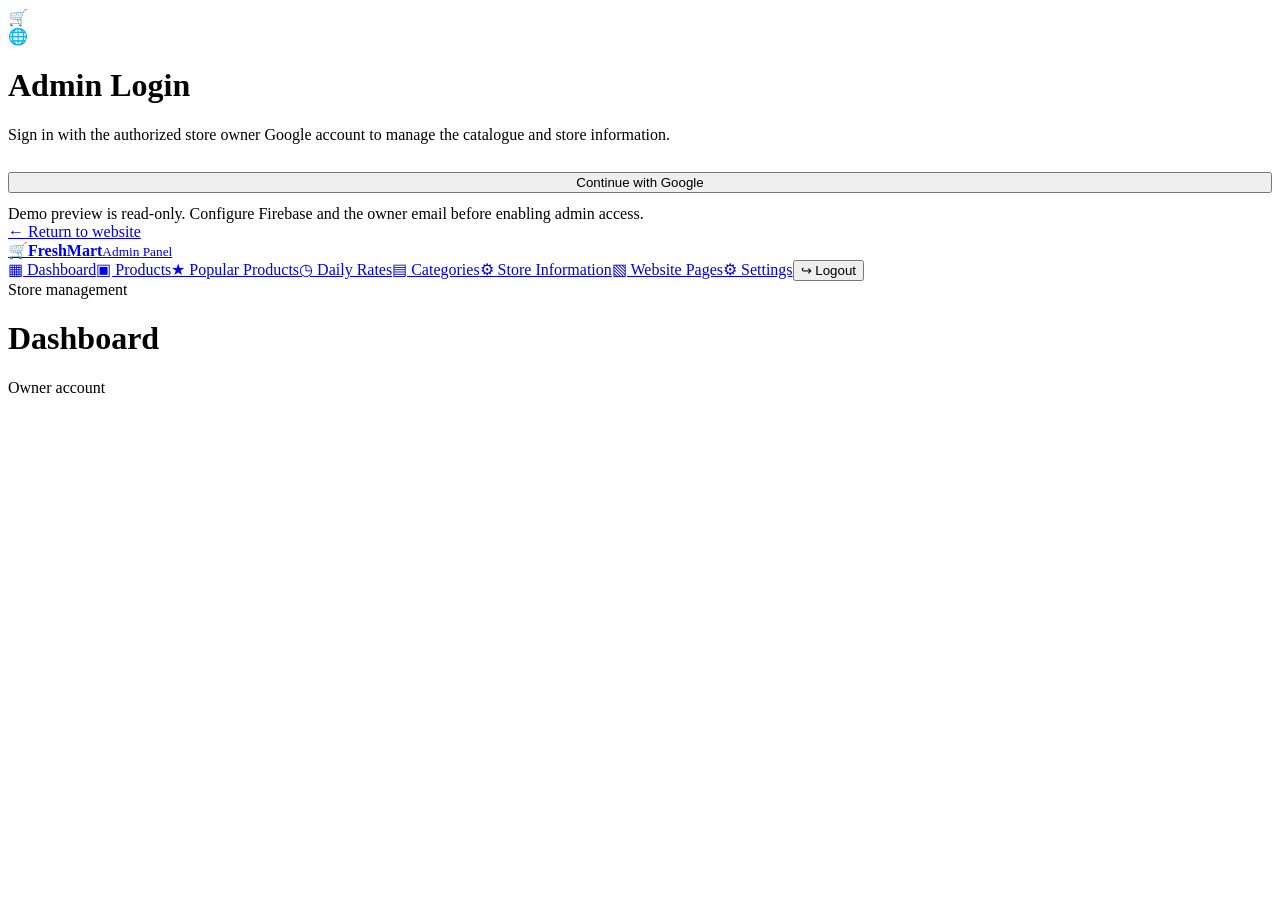
==== index.html @ f95f1cf0 "Add files via upload" ====
<!doctype html><html lang="en"><head><meta charset="utf-8"><meta name="viewport" content="width=device-width,initial-scale=1"><title>Admin Panel | FreshMart</title><link rel="stylesheet" href="../assets/css/style.css"></head><body class="admin-body"><div id="login-view" class="login-card"><div class="brand-icon" style="margin:auto">🛒</div><div class="google-mark">🌐</div><h1>Admin Login</h1><p>Sign in with the authorized store owner Google account to manage the catalogue and store information.</p><button id="google-login" class="btn primary" style="width:100%;margin:12px 0">Continue with Google</button><div id="login-message" class="admin-hint">Demo preview is read-only. Configure Firebase and the owner email before enabling admin access.</div><a href="../index.html" class="text-link">← Return to website</a></div><div id="admin-app" class="admin-layout hidden"><aside class="admin-sidebar"><a class="brand" href="../index.html"><span class="brand-icon">🛒</span><span><b>FreshMart</b><small>Admin Panel</small></span></a><nav class="admin-nav"><a href="#dashboard" data-view="dashboard" class="active">▦ Dashboard</a><a href="#products" data-view="products">▣ Products</a><a href="#popular" data-view="popular">★ Popular Products</a><a href="#rates" data-view="rates">◷ Daily Rates</a><a href="#categories" data-view="categories">▤ Categories</a><a href="#store" data-view="store">⚙ Store Information</a><a href="#pages" data-view="pages">▧ Website Pages</a><a href="#settings" data-view="settings">⚙ Settings</a><button id="logout">↪ Logout</button></nav></aside><main class="admin-main"><div class="admin-top"><div><span class="eyebrow">Store management</span><h1 id="view-title">Dashboard</h1></div><span class="text-link" id="signed-in-email">Owner account</span></div><div id="admin-content"></div></main></div><div id="toast" class="toast hidden"></div><script type="module" src="../assets/js/admin.js"></script></body></html>
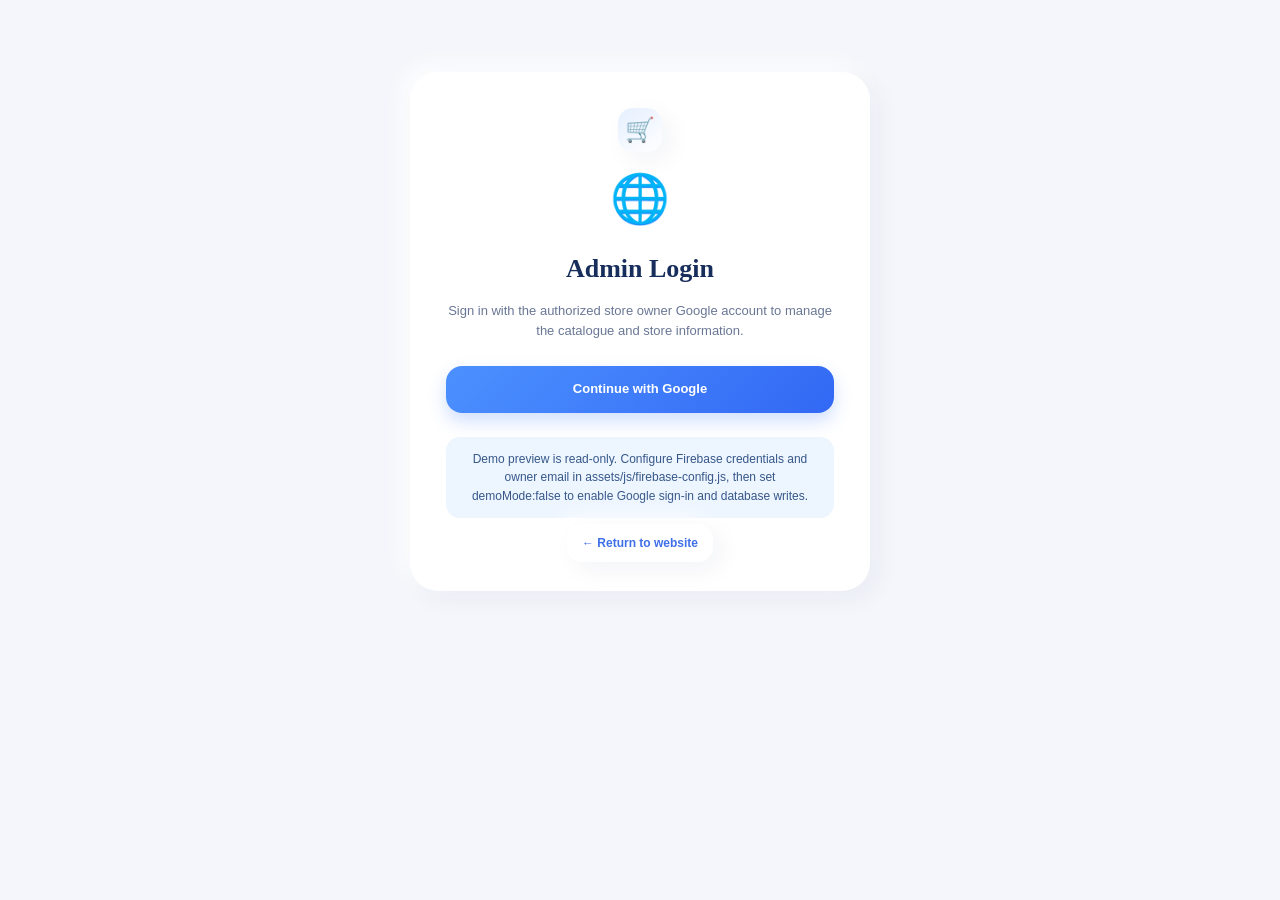
==== commit 7e595b2d: "Update index.html" ====
--- a/index.html
+++ b/index.html
@@ -1 +1 @@
-<!doctype html><html lang="en"><head><meta charset="utf-8"><meta name="viewport" content="width=device-width,initial-scale=1"><title>Admin Panel | FreshMart</title><link rel="stylesheet" href="../assets/css/style.css"></head><body class="admin-body"><div id="login-view" class="login-card"><div class="brand-icon" style="margin:auto">🛒</div><div class="google-mark">🌐</div><h1>Admin Login</h1><p>Sign in with the authorized store owner Google account to manage the catalogue and store information.</p><button id="google-login" class="btn primary" style="width:100%;margin:12px 0">Continue with Google</button><div id="login-message" class="admin-hint">Demo preview is read-only. Configure Firebase and the owner email before enabling admin access.</div><a href="../index.html" class="text-link">← Return to website</a></div><div id="admin-app" class="admin-layout hidden"><aside class="admin-sidebar"><a class="brand" href="../index.html"><span class="brand-icon">🛒</span><span><b>FreshMart</b><small>Admin Panel</small></span></a><nav class="admin-nav"><a href="#dashboard" data-view="dashboard" class="active">▦ Dashboard</a><a href="#products" data-view="products">▣ Products</a><a href="#popular" data-view="popular">★ Popular Products</a><a href="#rates" data-view="rates">◷ Daily Rates</a><a href="#categories" data-view="categories">▤ Categories</a><a href="#store" data-view="store">⚙ Store Information</a><a href="#pages" data-view="pages">▧ Website Pages</a><a href="#settings" data-view="settings">⚙ Settings</a><button id="logout">↪ Logout</button></nav></aside><main class="admin-main"><div class="admin-top"><div><span class="eyebrow">Store management</span><h1 id="view-title">Dashboard</h1></div><span class="text-link" id="signed-in-email">Owner account</span></div><div id="admin-content"></div></main></div><div id="toast" class="toast hidden"></div><script type="module" src="../assets/js/admin.js"></script></body></html>+<!doctype html><html lang="en"><head><meta charset="utf-8"><meta name="viewport" content="width=device-width,initial-scale=1"><title>Admin Panel | FreshMart</title><link rel="stylesheet" href="/assets/css/style.css"></head><body class="admin-body"><div id="login-view" class="login-card"><div class="brand-icon" style="margin:auto">🛒</div><div class="google-mark">🌐</div><h1>Admin Login</h1><p>Sign in with the authorized store owner Google account to manage the catalogue and store information.</p><button id="google-login" class="btn primary" style="width:100%;margin:12px 0">Continue with Google</button><div id="login-message" class="admin-hint">Demo preview is read-only. Configure Firebase and the owner email before enabling admin access.</div><a href="../index.html" class="text-link">← Return to website</a></div><div id="admin-app" class="admin-layout hidden"><aside class="admin-sidebar"><a class="brand" href="../index.html"><span class="brand-icon">🛒</span><span><b>FreshMart</b><small>Admin Panel</small></span></a><nav class="admin-nav"><a href="#dashboard" data-view="dashboard" class="active">▦ Dashboard</a><a href="#products" data-view="products">▣ Products</a><a href="#popular" data-view="popular">★ Popular Products</a><a href="#rates" data-view="rates">◷ Daily Rates</a><a href="#categories" data-view="categories">▤ Categories</a><a href="#store" data-view="store">⚙ Store Information</a><a href="#pages" data-view="pages">▧ Website Pages</a><a href="#settings" data-view="settings">⚙ Settings</a><button id="logout">↪ Logout</button></nav></aside><main class="admin-main"><div class="admin-top"><div><span class="eyebrow">Store management</span><h1 id="view-title">Dashboard</h1></div><span class="text-link" id="signed-in-email">Owner account</span></div><div id="admin-content"></div></main></div><div id="toast" class="toast hidden"></div><script type="module" src="../assets/js/admin.js"></script></body></html>
--- a/assets/css/style.css
+++ b/assets/css/style.css
@@ -0,0 +1,2 @@
+@import url('https://fonts.googleapis.com/css2?family=DM+Sans:wght@400;500;600;700&family=Manrope:wght@400;500;600;700;800&display=swap');
+:root{--bg:#f8f7fb;--paper:#fff;--navy:#172e5c;--blue:#3d7df5;--blue2:#6f91ff;--lav:#e9e4ff;--mint:#dff8ed;--peach:#fff0e5;--muted:#697795;--line:#e9edf5;--shadow:8px 8px 24px #172e5c0d,-7px -7px 22px #fff;--radius:24px}*{box-sizing:border-box}html{scroll-behavior:smooth}body{margin:0;background:var(--bg);color:var(--navy);font-family:'DM Sans',sans-serif;line-height:1.55}a{color:inherit;text-decoration:none}button,input,select,textarea{font:inherit}button,a{ -webkit-tap-highlight-color:transparent}button{cursor:pointer}.wrap{width:min(1180px,calc(100% - 40px));margin-inline:auto}.topbar{position:sticky;top:0;z-index:20;background:#ffffffd9;backdrop-filter:blur(18px);border-bottom:1px solid #e8ebf2}.nav-wrap{width:min(1240px,calc(100% - 36px));margin:auto;min-height:76px;display:flex;align-items:center;gap:28px}.brand{display:flex;align-items:center;gap:10px;min-width:185px}.brand-icon{width:44px;height:44px;border-radius:15px;background:linear-gradient(145deg,#e5efff,#fff);box-shadow:var(--shadow);display:grid;place-items:center;font-size:24px}.brand b,.brand small{display:block}.brand b{font:800 19px Manrope}.brand small{font-size:10px;color:var(--muted);margin-top:-2px}.main-nav{display:flex;align-items:center;gap:20px;flex:1;justify-content:center}.main-nav a{font-size:12px;font-weight:700;color:#536484;padding:10px 2px}.main-nav a:hover,.main-nav a.active{color:var(--blue)}.nav-actions{display:flex;align-items:center;gap:10px}.icon-btn{height:38px;width:38px;border-radius:50%;background:#fff;box-shadow:var(--shadow);display:grid;place-items:center;font-size:24px}.btn{border:0;display:inline-flex;align-items:center;justify-content:center;gap:10px;padding:13px 20px;border-radius:16px;font-weight:700;font-size:13px;transition:transform .2s,box-shadow .2s}.btn:hover{transform:translateY(-2px)}.btn.primary{color:#fff;background:linear-gradient(135deg,#4c91ff,#3268f4);box-shadow:0 8px 18px #3679f53d}.btn.soft{background:#fff;box-shadow:var(--shadow);color:var(--navy)}.btn.small{font-size:11px;padding:10px 13px;border-radius:14px}.menu-toggle{display:none;border:0;background:#eef2ff;border-radius:12px;padding:10px}.hero{margin-top:26px;border:1px solid #fff;background:linear-gradient(112deg,#fff 10%,#fff9f7 56%,#f0f3ff);border-radius:30px;min-height:420px;box-shadow:0 18px 45px #24365a12;display:grid;grid-template-columns:1.1fr .9fr;overflow:hidden;position:relative}.hero-copy{padding:54px 0 42px 54px;position:relative;z-index:2}.eyebrow{display:inline-flex;align-items:center;gap:6px;color:#4b6ef5;background:#ecebff;padding:6px 12px;border-radius:30px;font-size:11px;font-weight:800;letter-spacing:.02em}.hero h1{font:800 clamp(34px,4.2vw,53px)/1.12 Manrope;margin:18px 0 12px;letter-spacing:-1.8px}.hero h1 span{color:#2c4b83}.hero p{max-width:440px;color:#61708e;font-size:15px}.searchbar{display:flex;max-width:440px;background:white;border:1px solid #e7ecf6;border-radius:50px;padding:6px;box-shadow:0 6px 16px #25395d13;margin:24px 0 18px}.searchbar input{border:0;outline:0;min-width:0;flex:1;padding:8px 14px;font-size:12px}.searchbar button{border:0;border-radius:50%;width:42px;height:42px;background:var(--blue);color:#fff;font-size:27px}.benefits{display:flex;flex-wrap:wrap;gap:8px}.benefits span{background:#fff;border:1px solid #edf0f5;box-shadow:0 4px 12px #22365b0b;padding:9px 12px;border-radius:14px;font-size:10px;font-weight:700}.hero-actions{display:flex;gap:10px;margin-top:22px;flex-wrap:wrap}.hero-art{position:relative;display:grid;place-items:center;min-height:390px}.blob{position:absolute;border-radius:50%;filter:blur(1px)}.blob-a{width:290px;height:290px;background:linear-gradient(140deg,#dceaff,#f3dfff);right:10%;top:13%}.blob-b{width:145px;height:145px;background:#c9f4e7;right:3%;bottom:7%;opacity:.8}.basket{position:relative;z-index:1;font-size:180px;filter:drop-shadow(0 18px 16px #244f9a35);transform:rotate(-5deg)}.food{position:absolute;font-size:40px;top:24px;left:26px;white-space:nowrap;transform:rotate(5deg);filter:drop-shadow(0 4px 3px #0002)}.floating-note{position:absolute;right:5%;top:23%;z-index:2;background:#ffffffdf;border:1px solid white;border-radius:20px;padding:16px;font-size:13px;line-height:1.5;box-shadow:var(--shadow);transform:rotate(5deg)}.orbit{position:absolute;font-size:35px;filter:drop-shadow(0 6px 6px #0002)}.o1{left:10%;top:22%}.o2{right:13%;bottom:14%}.section{padding-top:55px;padding-bottom:10px}.section-head{display:flex;align-items:end;justify-content:space-between;gap:20px;margin-bottom:22px}.section-head h2,.store-strip h2,.page-intro h1{font:800 clamp(23px,3vw,32px)/1.2 Manrope;margin:9px 0 0;letter-spacing:-.7px}.text-link{font-size:12px;font-weight:800;color:#3f70e8;background:#fff;padding:12px 15px;border-radius:15px;box-shadow:var(--shadow);white-space:nowrap}.category-grid{display:grid;grid-template-columns:repeat(6,1fr);gap:15px}.category-card{background:#fff;border:1px solid #fff;border-radius:21px;padding:14px 10px;text-align:center;box-shadow:var(--shadow);transition:.2s}.category-card:hover,.product-card:hover{transform:translateY(-4px)}.category-visual{height:100px;border-radius:16px;background:linear-gradient(145deg,#fff3e9,#eef5ff);display:grid;place-items:center;font-size:49px;margin-bottom:12px}.category-card b{font-size:12px}.tinted{background:linear-gradient(120deg,#f2f4ff,#fdf8f5);width:100%;padding:38px max(20px,calc((100% - 1180px)/2));margin-top:42px}.product-grid{display:grid;grid-template-columns:repeat(4,1fr);gap:16px}.product-card{background:#fff;border:1px solid #fff;border-radius:22px;padding:14px;box-shadow:var(--shadow);transition:.2s;min-width:0}.product-img{height:150px;border-radius:16px;background:linear-gradient(145deg,#f2f7ff,#fff2e9);display:grid;place-items:center;overflow:hidden;position:relative}.product-img img{width:100%;height:100%;object-fit:cover}.product-img .emoji{font-size:58px}.badge-popular{position:absolute;top:9px;left:9px;background:#fff0cf;color:#9a6200;border-radius:30px;padding:4px 8px;font-size:9px;font-weight:800}.product-card h3{font:700 14px Manrope;margin:13px 0 3px}.product-meta{font-size:11px;color:var(--muted)}.price-row{display:flex;align-items:baseline;gap:5px;margin:10px 0}.price{font:800 18px Manrope}.unit{font-size:10px;color:var(--muted)}.product-card .btn{width:100%;padding:10px;font-size:11px}.rate-grid{display:grid;grid-template-columns:repeat(3,1fr);gap:16px}.rate-card{display:flex;align-items:center;gap:14px;padding:18px;background:white;border-radius:20px;box-shadow:var(--shadow);border:1px solid white}.rate-icon{height:54px;width:54px;flex-shrink:0;display:grid;place-items:center;border-radius:17px;background:#e9f2ff;font-size:28px}.rate-card h3{font-size:14px;margin:0}.rate-card p{font-size:11px;color:var(--muted);margin:3px 0}.rate-card .price{font-size:17px}.store-strip{margin-top:55px;margin-bottom:60px;border-radius:26px;padding:32px 38px;background:linear-gradient(110deg,#e9edff,#fff3ed);display:flex;align-items:center;justify-content:space-between;gap:24px}.store-strip p{color:var(--muted);max-width:610px}.site-footer{background:#172b52;color:#eaf0ff;padding:42px 0 22px}.footer-grid{display:grid;grid-template-columns:2fr 1fr 1fr;gap:30px}.site-footer p,.site-footer a{font-size:12px;color:#c1cde5}.site-footer h3{font:700 14px Manrope}.footer-links{display:grid;gap:8px}.copyright{border-top:1px solid #ffffff20;margin-top:28px;padding-top:18px;font-size:11px;color:#9eafd0}.page-intro{padding:52px 0 24px}.page-intro p{color:var(--muted);max-width:700px}.toolbar{display:flex;gap:10px;flex-wrap:wrap;margin:12px 0 24px}.field,.toolbar select{background:white;border:1px solid #e2e8f2;border-radius:13px;padding:12px 14px;outline-color:#7da4ff;color:var(--navy)}.toolbar .field{flex:1;min-width:200px}.empty,.notice{background:#fff;border:1px dashed #d9e2f1;padding:28px;border-radius:20px;text-align:center;color:var(--muted)}.info-grid{display:grid;grid-template-columns:repeat(3,1fr);gap:18px}.info-card{padding:24px;background:white;border-radius:22px;box-shadow:var(--shadow)}.info-card .big-icon{font-size:28px}.info-card h3{font:700 16px Manrope}.info-card p{color:var(--muted);font-size:13px}.content-card{background:white;border-radius:24px;padding:28px;box-shadow:var(--shadow);margin-bottom:24px}.content-card h2{font:800 22px Manrope}.content-card p,.content-card li{color:#61708e}.contact-layout{display:grid;grid-template-columns:1fr 1fr;gap:22px}.map-frame{width:100%;height:300px;border:0;border-radius:18px;background:#eef2f9}.skeleton{height:170px;border-radius:20px;background:linear-gradient(90deg,#edf0f7,#fff,#edf0f7);background-size:200% 100%;animation:shimmer 1.4s infinite}@keyframes shimmer{to{background-position:-200% 0}}.muted{color:var(--muted)}.hidden{display:none!important}.admin-body{background:#f4f6fb}.admin-layout{display:grid;grid-template-columns:235px 1fr;min-height:100vh}.admin-sidebar{background:#172b52;color:white;padding:24px 16px;display:flex;flex-direction:column;gap:8px}.admin-sidebar .brand{margin:0 0 24px 8px}.admin-sidebar .brand small{color:#b8c6e2}.admin-nav{display:grid;gap:6px}.admin-nav a,.admin-nav button{border:0;text-align:left;background:transparent;color:#c9d5ed;padding:12px 14px;border-radius:12px;font-size:13px}.admin-nav a.active,.admin-nav a:hover,.admin-nav button:hover{background:#2b477d;color:white}.admin-main{padding:30px;min-width:0}.admin-top{display:flex;align-items:center;justify-content:space-between;gap:16px;margin-bottom:24px}.admin-top h1{font:800 27px Manrope;margin:0}.admin-cards{display:grid;grid-template-columns:repeat(4,1fr);gap:14px}.stat-card{background:white;padding:20px;border-radius:20px;box-shadow:var(--shadow)}.stat-card span{font-size:12px;color:var(--muted)}.stat-card strong{display:block;font:800 28px Manrope;margin-top:7px}.admin-panel{background:white;padding:22px;border-radius:20px;box-shadow:var(--shadow);margin-top:20px;overflow:hidden}.admin-panel h2{font:800 18px Manrope;margin-top:0}.admin-form{display:grid;grid-template-columns:repeat(2,minmax(0,1fr));gap:14px}.form-field{display:grid;gap:6px}.form-field label{font-size:12px;font-weight:700}.form-field input,.form-field select,.form-field textarea{width:100%;border:1px solid #dfe6f2;border-radius:12px;padding:11px;min-width:0}.form-field textarea{min-height:95px}.form-field.full{grid-column:1/-1}.checkline{display:flex;gap:8px;align-items:center;font-size:12px}.table-wrap{overflow-x:auto}table{width:100%;border-collapse:collapse;min-width:620px;font-size:12px}th,td{text-align:left;padding:12px;border-bottom:1px solid #edf0f5}th{color:#73809a;background:#f8faff}td .btn{padding:7px 10px;font-size:10px;margin:2px}.status{display:inline-block;border-radius:30px;padding:4px 8px;background:#dcf8eb;color:#168057;font-size:10px}.status.off{background:#fff0e6;color:#a55b22}.login-card{max-width:460px;margin:8vh auto;background:#fff;border-radius:28px;padding:36px;box-shadow:var(--shadow);text-align:center}.google-mark{font-size:48px;margin:10px}.login-card h1{font:800 26px Manrope}.login-card p{color:var(--muted);font-size:13px}.toast{position:fixed;right:20px;bottom:20px;z-index:99;background:#172b52;color:white;border-radius:14px;padding:14px 18px;box-shadow:0 12px 35px #0002;font-size:13px;max-width:90vw}.danger{background:#fff0f0!important;color:#bd3232!important}.admin-hint{background:#edf5ff;border-radius:14px;padding:13px;font-size:12px;color:#365789;margin:12px 0}.pagination-note{font-size:11px;color:var(--muted)}@media(max-width:1000px){.main-nav{gap:11px}.main-nav a{font-size:11px}.nav-wrap{gap:14px}.brand{min-width:150px}.category-grid{grid-template-columns:repeat(3,1fr)}.product-grid{grid-template-columns:repeat(3,1fr)}.admin-cards{grid-template-columns:repeat(2,1fr)}}@media(max-width:760px){.wrap{width:calc(100% - 28px)}.nav-wrap{min-height:68px;flex-wrap:wrap;padding:10px 0}.menu-toggle{display:block;margin-left:auto}.nav-actions{display:none}.main-nav{display:none;order:5;width:100%;flex-direction:column;align-items:stretch;gap:0;padding:8px 0 12px}.main-nav.open{display:flex}.main-nav a{padding:11px 12px;border-radius:10px}.main-nav a:hover{background:#f1f4ff}.hero{grid-template-columns:1fr;margin-top:14px}.hero-copy{padding:34px 24px 18px}.hero h1{font-size:38px}.hero-art{min-height:250px}.basket{font-size:130px}.food{font-size:30px}.floating-note{right:8%;top:12%;font-size:11px}.blob-a{width:220px;height:220px}.section{padding-top:38px}.section-head{align-items:start}.section-head h2{font-size:24px}.text-link{font-size:10px;padding:10px}.category-grid{grid-template-columns:repeat(2,1fr);gap:11px}.category-visual{height:90px}.product-grid{grid-template-columns:repeat(2,minmax(0,1fr));gap:11px}.product-card{padding:10px}.product-img{height:120px}.product-img .emoji{font-size:44px}.rate-grid{grid-template-columns:1fr}.tinted{padding:30px 14px}.store-strip{margin:38px 14px;padding:24px;display:block}.store-strip .btn{margin-top:10px}.footer-grid{grid-template-columns:1fr 1fr}.footer-grid>div:first-child{grid-column:1/-1}.page-intro{padding:34px 0 18px}.page-intro h1{font-size:30px}.info-grid,.contact-layout{grid-template-columns:1fr}.content-card{padding:21px}.admin-layout{grid-template-columns:1fr}.admin-sidebar{padding:12px;position:sticky;top:0;z-index:30}.admin-sidebar .brand{margin:0}.admin-sidebar .brand-icon{width:36px;height:36px}.admin-sidebar .brand b{font-size:16px}.admin-nav{display:flex;overflow-x:auto}.admin-nav a,.admin-nav button{white-space:nowrap;padding:9px 11px}.admin-main{padding:18px 13px}.admin-top{align-items:start;flex-direction:column}.admin-top h1{font-size:23px}.admin-cards{grid-template-columns:repeat(2,1fr);gap:10px}.stat-card{padding:15px}.stat-card strong{font-size:23px}.admin-form{grid-template-columns:1fr}.form-field.full{grid-column:auto}.login-card{margin:35px 14px;padding:27px}.admin-panel{padding:16px}}@media(max-width:380px){.hero h1{font-size:32px}.benefits span{font-size:9px}.product-grid{gap:8px}.product-card h3{font-size:12px}.price{font-size:16px}.admin-cards{grid-template-columns:1fr 1fr}}
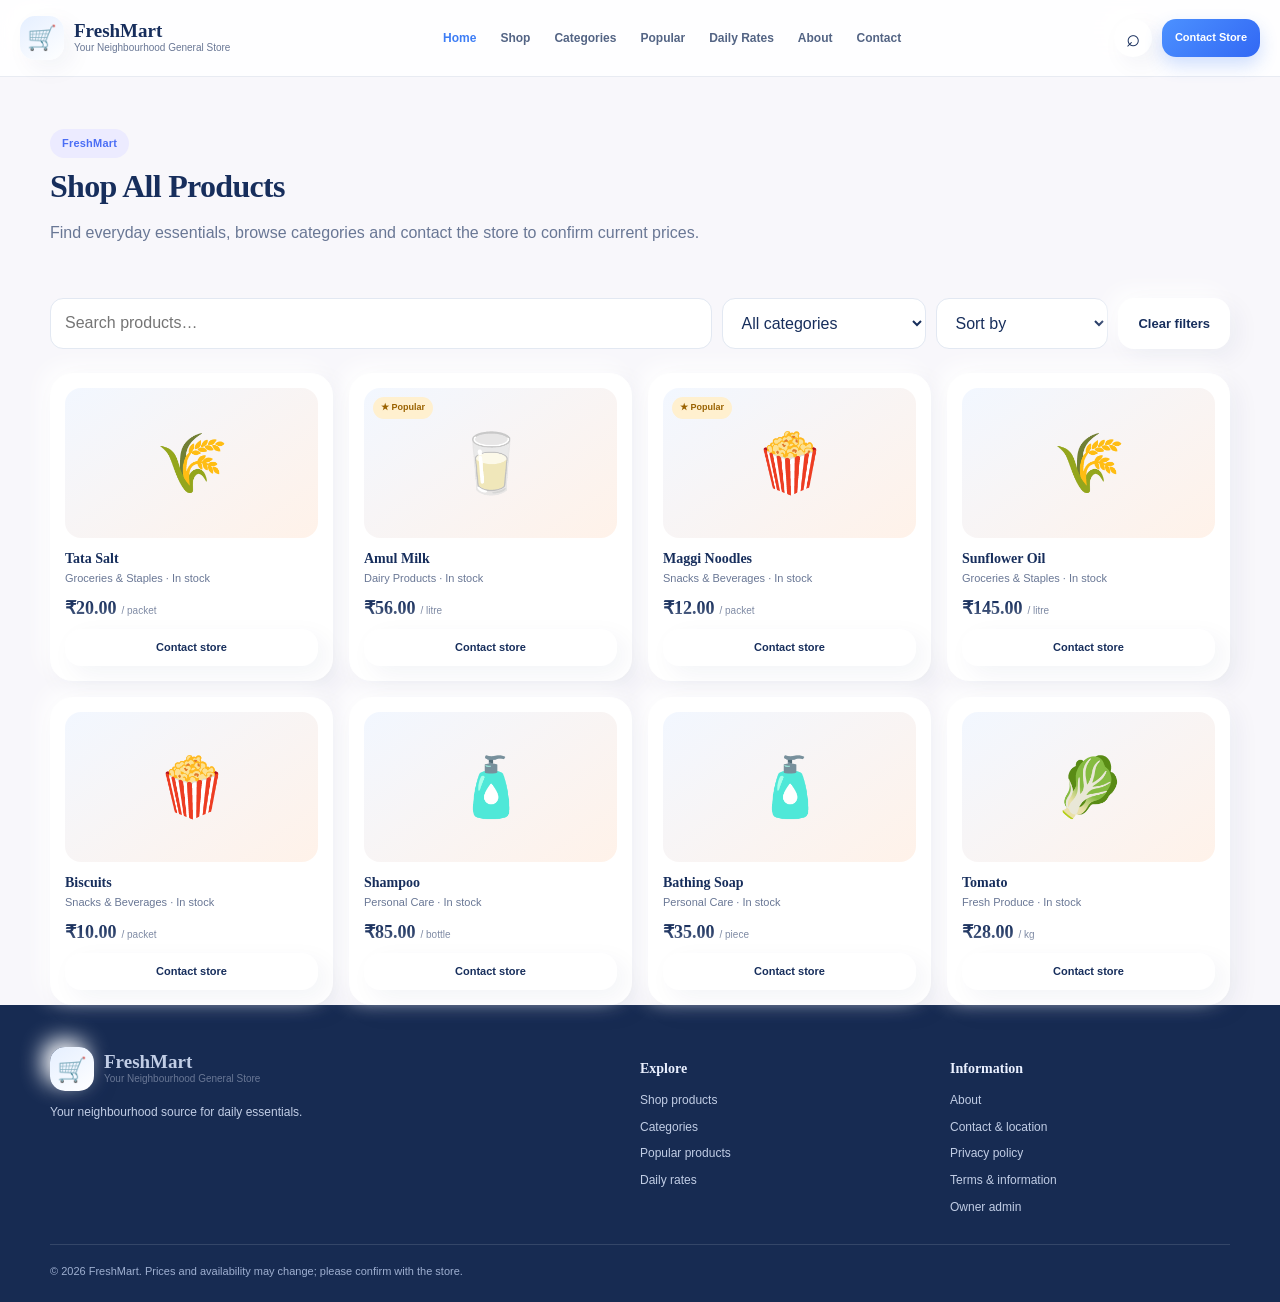
==== commit d93c684d: "Rename shop.html to index.html" ====
--- a/index.html
+++ b/index.html
@@ -1 +1 @@
-<!doctype html><html lang="en"><head><meta charset="utf-8"><meta name="viewport" content="width=device-width,initial-scale=1"><title>Admin Panel | FreshMart</title><link rel="stylesheet" href="/assets/css/style.css"></head><body class="admin-body"><div id="login-view" class="login-card"><div class="brand-icon" style="margin:auto">🛒</div><div class="google-mark">🌐</div><h1>Admin Login</h1><p>Sign in with the authorized store owner Google account to manage the catalogue and store information.</p><button id="google-login" class="btn primary" style="width:100%;margin:12px 0">Continue with Google</button><div id="login-message" class="admin-hint">Demo preview is read-only. Configure Firebase and the owner email before enabling admin access.</div><a href="../index.html" class="text-link">← Return to website</a></div><div id="admin-app" class="admin-layout hidden"><aside class="admin-sidebar"><a class="brand" href="../index.html"><span class="brand-icon">🛒</span><span><b>FreshMart</b><small>Admin Panel</small></span></a><nav class="admin-nav"><a href="#dashboard" data-view="dashboard" class="active">▦ Dashboard</a><a href="#products" data-view="products">▣ Products</a><a href="#popular" data-view="popular">★ Popular Products</a><a href="#rates" data-view="rates">◷ Daily Rates</a><a href="#categories" data-view="categories">▤ Categories</a><a href="#store" data-view="store">⚙ Store Information</a><a href="#pages" data-view="pages">▧ Website Pages</a><a href="#settings" data-view="settings">⚙ Settings</a><button id="logout">↪ Logout</button></nav></aside><main class="admin-main"><div class="admin-top"><div><span class="eyebrow">Store management</span><h1 id="view-title">Dashboard</h1></div><span class="text-link" id="signed-in-email">Owner account</span></div><div id="admin-content"></div></main></div><div id="toast" class="toast hidden"></div><script type="module" src="../assets/js/admin.js"></script></body></html>
+<!doctype html><html lang="en"><head><meta charset="utf-8"><meta name="viewport" content="width=device-width,initial-scale=1"><meta name="theme-color" content="#f8f7fb"><title>Shop All Products | FreshMart</title><link rel="stylesheet" href="assets/css/style.css"></head><body><div id="site-header"></div><main class="wrap"><section class="page-intro"><span class="eyebrow">FreshMart</span><h1>Shop All Products</h1><p>Find everyday essentials, browse categories and contact the store to confirm current prices.</p></section><div class="toolbar"><input id="product-search" class="field" placeholder="Search products…" aria-label="Search products"><select id="category-filter" aria-label="Filter by category"></select><select id="sort-products" aria-label="Sort products"><option value="">Sort by</option><option value="name">Name A–Z</option><option value="price-low">Price: low to high</option><option value="price-high">Price: high to low</option></select><button id="clear-filters" class="btn soft">Clear filters</button></div><div id="products-grid" class="product-grid"><div class="skeleton"></div></div></main><div id="site-footer"></div><script type="module" src="assets/js/app.js"></script></body></html>
